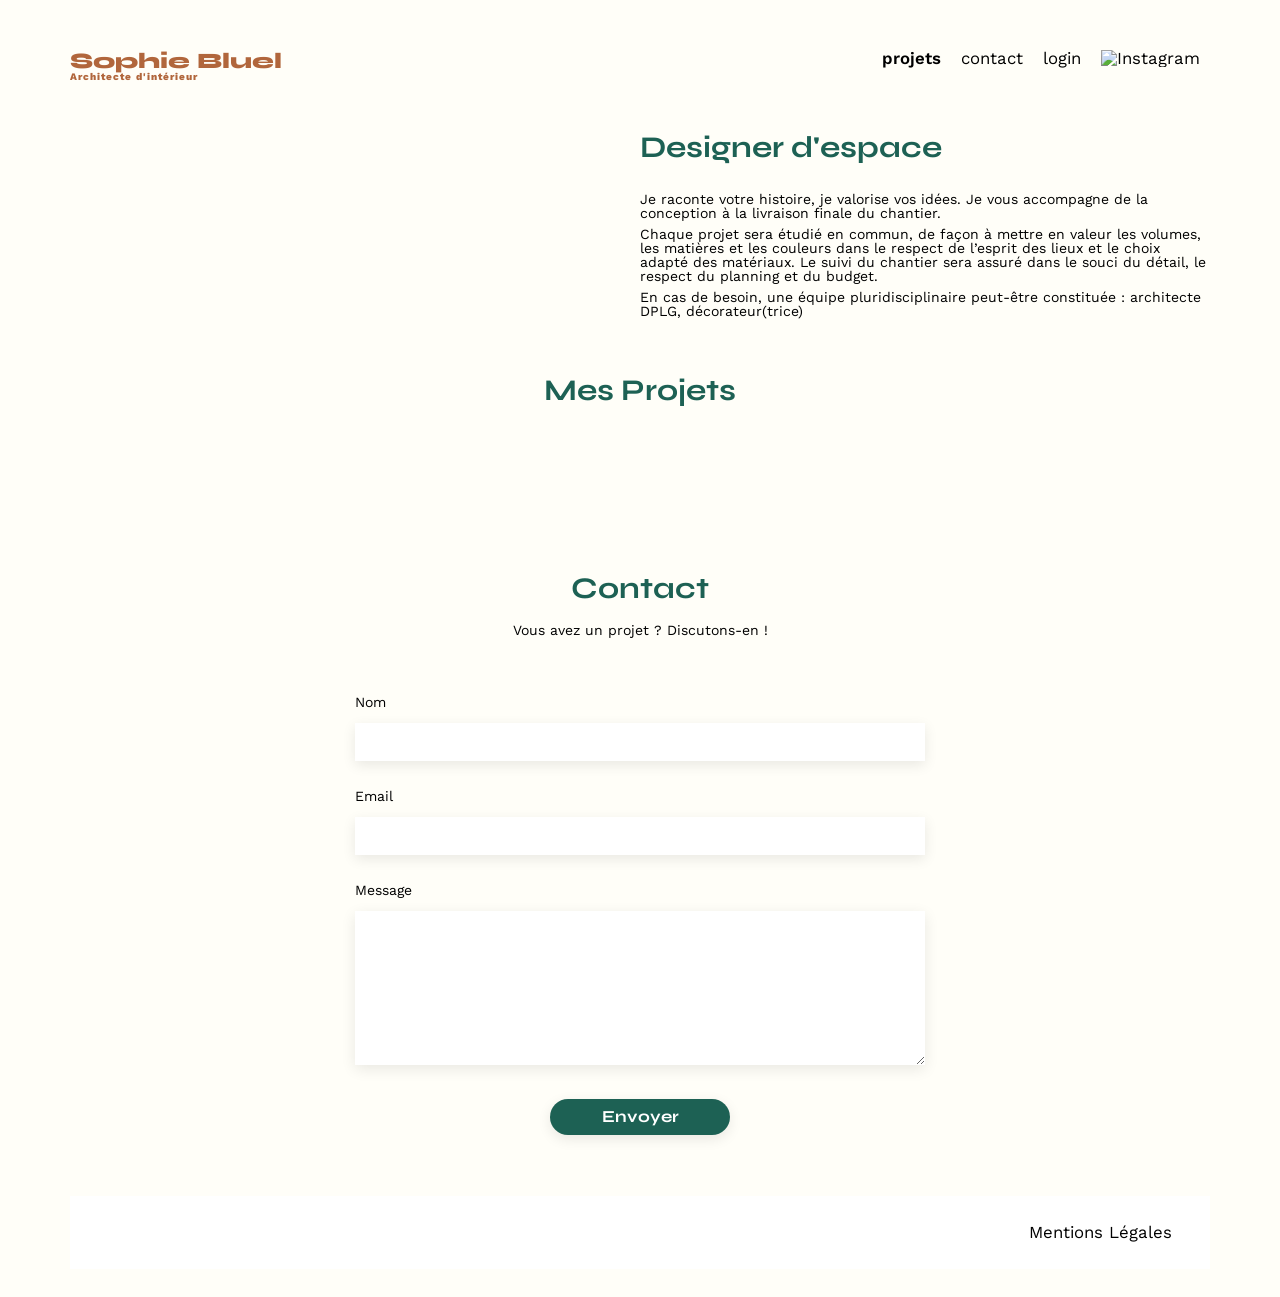
==== FrontEnd/index.html @ ba0139cb "ajout du delete, ajout du form, et css" ====
<!DOCTYPE html>
<html lang="fr">

<head>
	<meta charset="UTF-8">
	<title>Sophie Bluel - Architecte d'intérieur</title>
	<meta name="viewport" content="width=device-width, initial-scale=1.0">
	<link rel="preconnect" href="https://fonts.googleapis.com">
	<link rel="preconnect" href="https://fonts.gstatic.com" crossorigin>
	<link href="https://fonts.googleapis.com/css2?family=Syne:wght@700;800&family=Work+Sans&display=swap"
		rel="stylesheet">
	<link rel="stylesheet" href="https://cdnjs.cloudflare.com/ajax/libs/font-awesome/6.2.1/css/all.min.css"
		integrity="sha512-MV7K8+y+gLIBoVD59lQIYicR65iaqukzvf/nwasF0nqhPay5w/9lJmVM2hMDcnK1OnMGCdVK+iQrJ7lzPJQd1w=="
		crossorigin="anonymous" referrerpolicy="no-referrer" />
	<meta name="description" content="">
	<link rel="stylesheet" href="./assets/style.css">
	<script type="module" src="script.js" defer></script>
</head>

<body>
	<div class="bandeau-edit-mode edit-mode">
		<p><i class="fa-regular fa-pen-to-square"></i> <span>Mode édition</span></p>
	</div>
	<header>
		<h1>Sophie Bluel <span>Architecte d'intérieur</span></h1>
		<nav>
			<ul>
				<li class="page-active">projets</li>
				<li><a href="#" class="lien-nav">contact</a></li>
				<li><a href="login.html" class="lien-nav lien-nav-login">login</a></li>
				<li><img src="./assets/icons/instagram.png" alt="Instagram"></li>
			</ul>
		</nav>
	</header>
	<main>
		<section id="introduction">
			<figure>
				<img src="./assets/images/sophie-bluel.png" alt="">
			</figure>
			<article>
				<h2>Designer d'espace</h2>
				<p>Je raconte votre histoire, je valorise vos idées. Je vous accompagne de la conception à la livraison
					finale du chantier.</p>
				<p>Chaque projet sera étudié en commun, de façon à mettre en valeur les volumes, les matières et les
					couleurs dans le respect de l’esprit des lieux et le choix adapté des matériaux. Le suivi du
					chantier sera assuré dans le souci du détail, le respect du planning et du budget.</p>
				<p>En cas de besoin, une équipe pluridisciplinaire peut-être constituée : architecte DPLG,
					décorateur(trice)</p>
			</article>
		</section>
		<section id="portfolio">
			<div class="title-container">
				<h2>Mes Projets</h2>
				<div class="modifier edit-mode">
					<i class="fa-regular fa-pen-to-square"></i>
					<span>modifier</span>
				</div>
			</div>

			<div class="filters edit-mode open">

			</div>
			<div class="gallery">

			</div>
		</section>
		<section id="contact" class="form-base">
			<h2>Contact</h2>
			<p>Vous avez un projet ? Discutons-en !</p>
			<form action="#" method="post">
				<label for="name">Nom</label>
				<input type="text" name="name" id="name">
				<label for="email">Email</label>
				<input type="email" name="email" id="email">
				<label for="message">Message</label>
				<textarea name="message" id="message" cols="30" rows="10"></textarea>
				<input type="submit" class="submit" value="Envoyer">
			</form>
		</section>
	</main>

	<footer>
		<nav>
			<ul>
				<li>Mentions Légales</li>
			</ul>
		</nav>
	</footer>

	<!-- MODALE -->
	<div class="modal">
		<div class="modal-container">
			<button class="modal-return-btn parties-modal"> <i class="fa-xs fa-solid fa-arrow-left"></i></button>
			<button class="modal-close-btn">×</button>
			<div class="modal-galerie-photo parties-modal open">
				<h2 class="modal-title">Galerie photo</h2>
				<div class="modal-gallery">
				</div>
				<button class="modal-add-btn submit">
					Ajouter une photo
				</button>
			</div>
			<div class="modal-ajout-photo parties-modal">
				<h2 class="modal-title">Ajout photo</h2>
				<form class="modal-form">
					<div class="add-photo-container">

						<img class="preview-photo add-photo" src="" alt="Aperçu de la photo">
						<i class="fa-regular fa-image add-photo-icon add-photo open"></i>
						<label for="photo-input" class="add-photo-btn add-photo open">
							+ Ajouter photo
						</label>
						<input type="file" id="photo-input" accept="image/png, image/jpeg">
						<p class="add-photo open">jpg, png : 4mo max</p>
					</div>
					<label for="titre-work">Titre</label>
					<input type="text" name="titre-work" id="titre-work" class="input">
					<label for="categorie-select">Catégorie</label>
					<select id="categorie-select" name="categorie-select" class="input">

					</select>
				</form>
				<button class="modal-add-btn submit">
					Valider
				</button>
			</div>


		</div>
	</div>
</body>

</html>
---- FrontEnd/assets/style.css ----
/* http://meyerweb.com/eric/tools/css/reset/
   v2.0 | 20110126
   License: none (public domain)
*/

html,
body,
div,
span,
applet,
object,
iframe,
h1,
h2,
h3,
h4,
h5,
h6,
p,
blockquote,
pre,
a,
abbr,
acronym,
address,
big,
cite,
code,
del,
dfn,
em,
img,
ins,
kbd,
q,
s,
samp,
small,
strike,
strong,
sub,
sup,
tt,
var,
b,
u,
i,
center,
dl,
dt,
dd,
ol,
ul,
li,
fieldset,
form,
label,
legend,
table,
caption,
tbody,
tfoot,
thead,
tr,
th,
td,
article,
aside,
canvas,
details,
embed,
figure,
figcaption,
footer,
header,
hgroup,
menu,
nav,
output,
ruby,
section,
summary,
time,
mark,
audio,
video {
	margin: 0;
	padding: 0;
	border: 0;
	font-size: 100%;
	font: inherit;
	vertical-align: baseline;
}

/* HTML5 display-role reset for older browsers */
article,
aside,
details,
figcaption,
figure,
footer,
header,
hgroup,
menu,
nav,
section {
	display: block;
}

body {
	line-height: 1;
}

ol,
ul {
	list-style: none;
}

blockquote,
q {
	quotes: none;
}

blockquote:before,
blockquote:after,
q:before,
q:after {
	content: '';
	content: none;
}

table {
	border-collapse: collapse;
	border-spacing: 0;
}

/** end reset css**/
body {
	max-width: 1140px;
	margin: auto;
	font-family: 'Work Sans';
	font-size: 14px;
	background-color: #FFFEF8;
}


header {
	display: flex;
	justify-content: space-between;
	margin: 50px 0
}

section {
	margin: 50px 0
}

h1 {
	display: flex;
	flex-direction: column;
	font-family: 'Syne';
	font-size: 22px;
	font-weight: 800;
	color: #B1663C
}

h1>span {
	font-family: 'Work Sans';
	font-size: 10px;
	letter-spacing: 0.1em;
	;
}

h2 {
	font-family: 'Syne';
	font-weight: 700;
	font-size: 30px;
	color: #1D6154
}

nav ul {
	display: flex;
	align-items: center;
	list-style-type: none;

}

nav li {
	padding: 0 10px;
	font-size: 1.2em;
}

.lien-nav {
	text-decoration: none;
	color: #000;
}

.lien-nav:hover {
	color: #B1663C;
}

.page-active {
	color: #000;
	font-weight: 600;

}

#introduction {
	display: flex;
	align-items: center;
}

#introduction figure {
	flex: 1
}

#introduction img {
	display: block;
	margin: auto;
	width: 80%;
}

#introduction article {
	flex: 1
}

#introduction h2 {
	margin-bottom: 1em;
}

#introduction p {
	margin-bottom: 0.5em;
}


.title-container {
	position: relative;
	display: flex;
	justify-content: center;
	align-items: center;
	margin-bottom: 40px;
}

.modifier {
	position: absolute;
	left: calc(50% + 120px);
	align-items: center;
	gap: 10px;
	cursor: pointer;
}

.filters {
	display: flex;
	justify-content: center;
	gap: 10px;
	height: 38px;
	margin-bottom: 40px;

}

.btn-filter {
	display: block;
	font-family: 'Syne';
	color: #1D6154;
	background-color: white;
	text-align: center;
	font-size: 16px;
	border: 1px solid #1D6154;
	border-radius: 60px;
	padding: 0 10px;
}

.active-filter {
	color: white;
	background-color: #1D6154;
}

.filters button:hover {
	color: white;
	background-color: #1D6154;
}

.gallery {
	width: 100%;
	display: grid;
	grid-template-columns: 1fr 1fr 1fr;
	grid-column-gap: 20px;
	grid-row-gap: 20px;
}

.gallery img {
	width: 100%;

}

#contact {
	width: 50%;
	margin: auto;
}

.login {
	width: 380px;
	height: 600px;
	padding-top: 60px;
	margin: auto;
}

.form-base>* {
	text-align: center;

}

.form-base h2 {
	margin-bottom: 20px;
}

.form-base form {
	text-align: left;
	margin-top: 30px;
	display: flex;
	flex-direction: column;
}

.form-base span {
	color: red;
	text-align: center;
	margin-bottom: 20px;
}


.form-base input,
.submit {
	height: 36px;
	font-size: 1.2em;
	border: none;
	box-shadow: 0px 4px 14px rgba(0, 0, 0, 0.09);
}

.form-base label {
	margin: 2em 0 1em 0;
}

.form-base textarea {
	border: none;
	box-shadow: 0px 4px 14px rgba(0, 0, 0, 0.09);
}

.submit {
	font-family: 'Syne';
	font-weight: 700;
	color: white;
	background-color: #1D6154;
	margin: 2em auto;
	width: 180px;
	text-align: center;
	border-radius: 60px;
}


.submit:hover {
	background-color: #0E2F28;
}

.login a {
	color: #000;
}

footer {

	background-color: #FFFFFF;
}

footer nav ul {
	display: flex;
	justify-content: flex-end;
	padding: 2em 0;
	margin: 2em
}

/* Affichage connecté */

.bandeau-edit-mode {
	background-color: #000;
	color: white;
	height: 59px;
	display: flex;
	justify-content: center;
	align-items: center;
}

.edit-mode {
	display: none;
}

.edit-mode.open {
	display: flex;
}

/*   MODALE    */

.modal {
	display: none;
	position: fixed;
	top: 0;
	left: 0;
	width: 100%;
	height: 100%;
	background-color: rgba(0, 0, 0, 0.3);

	justify-content: center;
	align-items: center;

	z-index: 1000;
}

.modal.open {
	display: flex;
}

.modal-container {
	position: relative;

	width: 630px;
	min-height: 680px;

	background-color: white;
	border-radius: 10px;

	padding: 30px;
}

.modal-return-btn {
	display: none;
	position: absolute;
	top: 25px;
	left: 25px;

	border: none;
	background: none;

	font-size: 24px;
	cursor: pointer;
}

.modal-return-btn.open {
	display: initial;
}

.modal-close-btn {
	position: absolute;
	top: 25px;
	right: 25px;

	border: none;
	background: none;

	font-size: 24px;
	cursor: pointer;
}

.modal-galerie-photo {
	display: none;
}

.modal-title {
	text-align: center;
	margin-top: 30px;
	color: #000;
	font-family: work sans;
	font-weight: 400;
}

.modal-gallery {
	display: grid;
	grid-template-columns: repeat(5, 1fr);
	gap: 10px;
	margin: 40px 80px;
	padding-bottom: 50px;
	border-bottom: 1px solid #B3B3B3;
}

.modal-gallery figure {
	position: relative;
	margin: 10px 0;
}

.modal-gallery img {

	width: 100%;
	display: block;
	object-fit: cover;

}

.delete-btn {
	position: absolute;
	top: 5px;
	right: 5px;
	display: flex;
	justify-content: center;
	align-items: center;
	width: 17px;
	height: 17px;
	padding: 0;
	background-color: black;
	color: white;
	border: none;
	border-radius: 2px;
	cursor: pointer;
}

.modal-ajout-photo {
	display: none
}

.modal-add-btn {
	display: block;
	width: 237px;
	font-size: 14px
}

.modal-form {
	text-align: left;
	display: flex;
	flex-direction: column;
	gap: 10px;
	margin: 40px 80px;
	padding-bottom: 50px;
	border-bottom: 1px solid #B3B3B3;
}

.add-photo-container {
	background-color: #e8f1f6;
	height: 200px;
	display: flex;
	flex-direction: column;
	justify-content: center;
	align-items: center;
	gap: 10px;
	border-radius: 3px;
}

.add-photo-icon {
	font-size: 70px;
	color: #b9c5cc;
}

.add-photo-btn {
	background-color: #cbd6dc;
	color: #306685;
	padding: 10px 35px;
	border-radius: 50px;
	cursor: pointer;
	margin: 0;
}


.preview-photo {
	display: none;
	height: 200px;
	position: absolute;
}

#photo-input {
	display: none;
}

.modal-form .input {
	height: 36px;
	font-size: 1.2em;
	border: none;
	box-shadow: 0px 4px 14px rgba(0, 0, 0, 0.09);
}

.parties-modal.open {
	display: initial;
}

.add-photo {
	display: none;
}

.add-photo.open {
	display: initial;
}
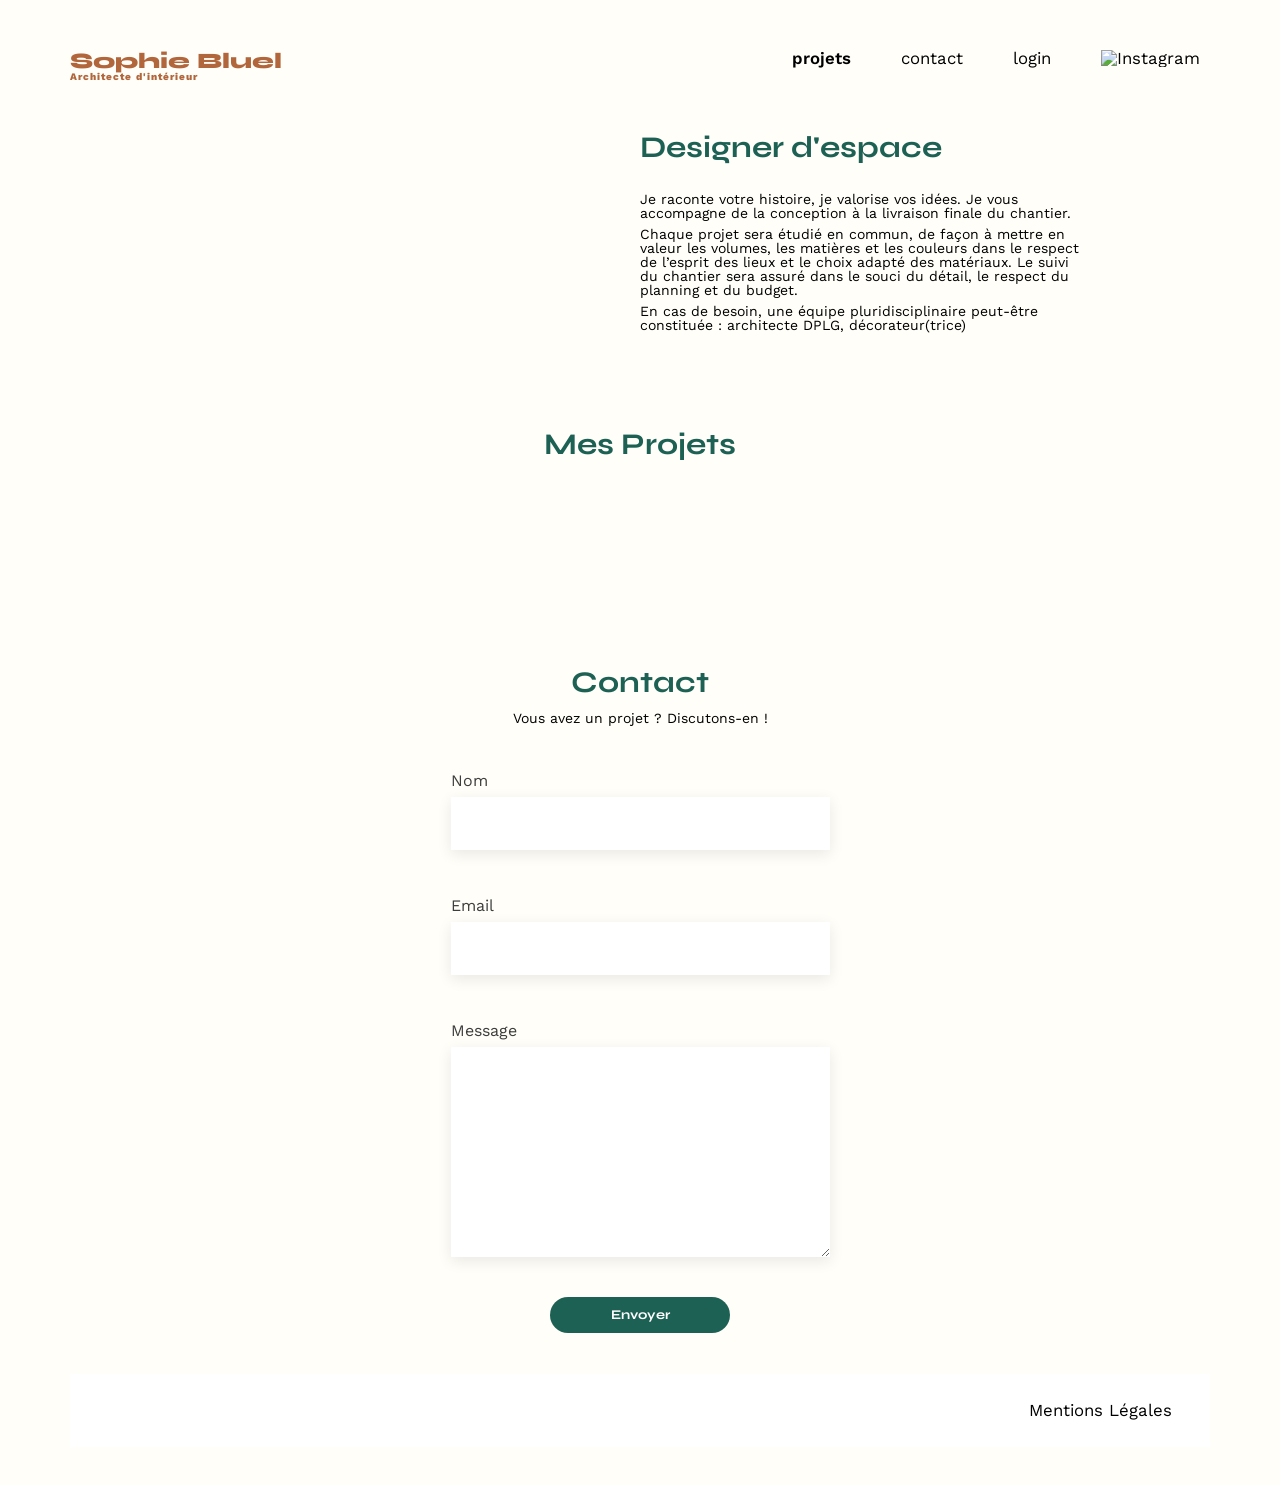
==== commit 7e2eeb59: "Amélioration du css" ====
--- a/FrontEnd/index.html
+++ b/FrontEnd/index.html
@@ -18,7 +18,7 @@
 </head>
 
 <body>
-	<div class="bandeau-edit-mode edit-mode">
+	<div class="edit-mode-banner js-edit-mode">
 		<p><i class="fa-regular fa-pen-to-square"></i> <span>Mode édition</span></p>
 	</div>
 	<header>
@@ -27,7 +27,7 @@
 			<ul>
 				<li class="page-active">projets</li>
 				<li><a href="#" class="lien-nav">contact</a></li>
-				<li><a href="login.html" class="lien-nav lien-nav-login">login</a></li>
+				<li><a href="login.html" class="lien-nav nav-login">login</a></li>
 				<li><img src="./assets/icons/instagram.png" alt="Instagram"></li>
 			</ul>
 		</nav>
@@ -48,23 +48,23 @@
 					décorateur(trice)</p>
 			</article>
 		</section>
-		<section id="portfolio">
-			<div class="title-container">
+		<section id="projets">
+			<div class="projets-header">
 				<h2>Mes Projets</h2>
-				<div class="modifier edit-mode">
+				<div class="projects-edit js-edit-mode">
 					<i class="fa-regular fa-pen-to-square"></i>
 					<span>modifier</span>
 				</div>
 			</div>
 
-			<div class="filters edit-mode open">
-
+			<div class="filters js-edit-mode open">
+				<!-- Filtres générées en JavaScript  -->
 			</div>
 			<div class="gallery">
-
+				<!-- Figures des projets générées en JavaScript  -->
 			</div>
 		</section>
-		<section id="contact" class="form-base">
+		<section id="contact">
 			<h2>Contact</h2>
 			<p>Vous avez un projet ? Discutons-en !</p>
 			<form action="#" method="post">
@@ -74,7 +74,7 @@
 				<input type="email" name="email" id="email">
 				<label for="message">Message</label>
 				<textarea name="message" id="message" cols="30" rows="10"></textarea>
-				<input type="submit" class="submit" value="Envoyer">
+				<button class="form-btn">Envoyer</button>
 			</form>
 		</section>
 	</main>
@@ -88,46 +88,64 @@
 	</footer>
 
 	<!-- MODALE -->
-	<div class="modal">
+	<dialog class="modal js-modal">
 		<div class="modal-container">
-			<button class="modal-return-btn parties-modal"> <i class="fa-xs fa-solid fa-arrow-left"></i></button>
-			<button class="modal-close-btn">×</button>
-			<div class="modal-galerie-photo parties-modal open">
+
+
+			<div class="modal-nav">
+				<button class="modal-nav-return js-form-modal"> <i class="fa-xs fa-solid fa-arrow-left"></i></button>
+				<button class="modal-nav-close">×</button>
+			</div>
+
+
+			<section class="modal-gallery-view js-gallery-modal open">
 				<h2 class="modal-title">Galerie photo</h2>
 				<div class="modal-gallery">
 				</div>
-				<button class="modal-add-btn submit">
+				<button class="modal-add-btn modal-button">
 					Ajouter une photo
 				</button>
-			</div>
-			<div class="modal-ajout-photo parties-modal">
-				<h2 class="modal-title">Ajout photo</h2>
-				<form class="modal-form">
-					<div class="add-photo-container">
-
-						<img class="preview-photo add-photo" src="" alt="Aperçu de la photo">
-						<i class="fa-regular fa-image add-photo-icon add-photo open"></i>
-						<label for="photo-input" class="add-photo-btn add-photo open">
-							+ Ajouter photo
-						</label>
-						<input type="file" id="photo-input" accept="image/png, image/jpeg">
-						<p class="add-photo open">jpg, png : 4mo max</p>
-					</div>
-					<label for="titre-work">Titre</label>
-					<input type="text" name="titre-work" id="titre-work" class="input">
-					<label for="categorie-select">Catégorie</label>
-					<select id="categorie-select" name="categorie-select" class="input">
-
-					</select>
-				</form>
-				<button class="modal-add-btn submit">
-					Valider
-				</button>
-			</div>
+			</section>
 
 
+			<section class="modal-form-view js-form-modal">
+
+				<h2 class="modal-title">Ajout photo</h2>
+
+				<form class="modal-form">
+
+					<div class="add-photo-container ">
+						<div class="preview-container js-preview-container">
+							<div type="button" class="delete-photo-btn">×</div>
+							<img class="photo-preview" src="" alt="Aperçu de la photo">
+						</div>
+						<div class="photo-upload  js-add-photo open">
+							<i class="fa-regular fa-image add-photo-icon"></i>
+							<label for="photo-input" class="add-photo-label">
+								+ Ajouter photo
+							</label>
+							<input type="file" id="photo-input" accept="image/png, image/jpeg">
+							<p>jpg, png : 4mo max</p>
+						</div>
+						<span class="span-error-size"></span>
+					</div>
+					<div class="title-and-category-container">
+						<label for="title-work">Titre</label>
+						<input type="text" name="title-work" id="title-work" class="input">
+						<label for="category-select">Catégorie</label>
+						<select id="category-select" name="category-select" class="input">
+							<!-- Catégories générées en JavaScript -->
+						</select>
+					</div>
+
+					<button class="form-submit-btn modal-button ">
+						Valider
+					</button>
+				</form>
+			</section>
+			<span class="modal-message"></span>
 		</div>
-	</div>
+	</dialog>
 </body>
 
 </html>
--- a/FrontEnd/assets/style.css
+++ b/FrontEnd/assets/style.css
@@ -143,6 +143,9 @@
 	background-color: #FFFEF8;
 }
 
+main {
+	margin: 0 50px;
+}
 
 header {
 	display: flex;
@@ -151,7 +154,7 @@
 }
 
 section {
-	margin: 50px 0
+	margin: 50px 0;
 }
 
 h1 {
@@ -163,6 +166,7 @@
 	color: #B1663C
 }
 
+/* titre */
 h1>span {
 	font-family: 'Work Sans';
 	font-size: 10px;
@@ -174,13 +178,16 @@
 	font-family: 'Syne';
 	font-weight: 700;
 	font-size: 30px;
-	color: #1D6154
-}
-
+	color: #1D6154;
+	text-align: center;
+}
+
+/* nav */
 nav ul {
 	display: flex;
 	align-items: center;
 	list-style-type: none;
+	gap: 30px;
 
 }
 
@@ -189,6 +196,10 @@
 	font-size: 1.2em;
 }
 
+nav img {
+	width: 20px;
+}
+
 .lien-nav {
 	text-decoration: none;
 	color: #000;
@@ -204,6 +215,7 @@
 
 }
 
+/* section intro */
 #introduction {
 	display: flex;
 	align-items: center;
@@ -220,27 +232,31 @@
 }
 
 #introduction article {
-	flex: 1
+	flex: 1;
 }
 
 #introduction h2 {
 	margin-bottom: 1em;
+	text-align: start;
 }
 
 #introduction p {
 	margin-bottom: 0.5em;
-}
-
-
-.title-container {
+	padding-right: 15%;
+}
+
+/* section projets */
+/******Projets header  */
+.projets-header {
 	position: relative;
 	display: flex;
 	justify-content: center;
 	align-items: center;
 	margin-bottom: 40px;
-}
-
-.modifier {
+	padding-top: 40px;
+}
+
+.projects-edit {
 	position: absolute;
 	left: calc(50% + 120px);
 	align-items: center;
@@ -253,7 +269,6 @@
 	justify-content: center;
 	gap: 10px;
 	height: 38px;
-	margin-bottom: 40px;
 
 }
 
@@ -269,7 +284,7 @@
 	padding: 0 10px;
 }
 
-.active-filter {
+.js-active-filter {
 	color: white;
 	background-color: #1D6154;
 }
@@ -279,93 +294,107 @@
 	background-color: #1D6154;
 }
 
+/****** Gallery  */
 .gallery {
 	width: 100%;
 	display: grid;
 	grid-template-columns: 1fr 1fr 1fr;
 	grid-column-gap: 20px;
-	grid-row-gap: 20px;
+	grid-row-gap: 40px;
+	padding: 40px;
+	box-sizing: border-box;
+}
+
+.gallery figcaption {
+	margin-top: 5px;
+
 }
 
 .gallery img {
 	width: 100%;
-
-}
-
+	height: 100%;
+	object-fit: cover;
+
+}
+
+/* section Contact */
 #contact {
-	width: 50%;
+	width: 379px;
 	margin: auto;
 }
 
-.login {
-	width: 380px;
-	height: 600px;
-	padding-top: 60px;
-	margin: auto;
-}
-
-.form-base>* {
-	text-align: center;
-
-}
-
-.form-base h2 {
+#contact p {
+	text-align: center;
+	margin-top: 14px;
+}
+
+/* Formulaire */
+
+form {
+	text-align: left;
+	display: flex;
+	flex-direction: column;
+}
+
+form h2 {
 	margin-bottom: 20px;
 }
 
-.form-base form {
-	text-align: left;
-	margin-top: 30px;
-	display: flex;
-	flex-direction: column;
-}
-
-.form-base span {
-	color: red;
-	text-align: center;
-	margin-bottom: 20px;
-}
-
-
-.form-base input,
-.submit {
-	height: 36px;
-	font-size: 1.2em;
+
+
+form input,
+form select {
+	font-family: Work Sans;
+	color: #444444;
+	height: 51px;
+	font-size: 14px;
 	border: none;
 	box-shadow: 0px 4px 14px rgba(0, 0, 0, 0.09);
-}
-
-.form-base label {
-	margin: 2em 0 1em 0;
-}
-
-.form-base textarea {
+	padding-left: 10px;
+}
+
+form label {
+	color: #3D3D3D;
+	margin: 3em 0 0.5em 0;
+	font-size: medium;
+
+}
+
+form textarea {
+	font-size: 1.2em;
+	padding: 10px;
 	border: none;
 	box-shadow: 0px 4px 14px rgba(0, 0, 0, 0.09);
 }
 
-.submit {
+form button,
+.modal-button {
 	font-family: 'Syne';
 	font-weight: 700;
 	color: white;
 	background-color: #1D6154;
-	margin: 2em auto;
+	margin: 3em auto 1em auto;
 	width: 180px;
+	height: 36px;
 	text-align: center;
 	border-radius: 60px;
-}
-
-
-.submit:hover {
+	border: none;
+}
+
+form button:hover {
 	background-color: #0E2F28;
 }
 
-.login a {
-	color: #000;
-}
-
+form span {
+	color: red;
+	text-align: center;
+	margin: 10px 0;
+	font-size: 16px;
+}
+
+
+/* footer */
 footer {
-
 	background-color: #FFFFFF;
 }
 
@@ -376,29 +405,9 @@
 	margin: 2em
 }
 
-/* Affichage connecté */
-
-.bandeau-edit-mode {
-	background-color: #000;
-	color: white;
-	height: 59px;
-	display: flex;
-	justify-content: center;
-	align-items: center;
-}
-
-.edit-mode {
-	display: none;
-}
-
-.edit-mode.open {
-	display: flex;
-}
-
 /*   MODALE    */
 
 .modal {
-	display: none;
 	position: fixed;
 	top: 0;
 	left: 0;
@@ -412,68 +421,63 @@
 	z-index: 1000;
 }
 
-.modal.open {
-	display: flex;
-}
 
 .modal-container {
-	position: relative;
-
 	width: 630px;
 	min-height: 680px;
-
 	background-color: white;
 	border-radius: 10px;
-
-	padding: 30px;
-}
-
-.modal-return-btn {
-	display: none;
+	padding: 20px;
+	text-align: center;
+}
+
+.modal-nav {
+	position: relative;
+}
+
+.modal-nav button {
 	position: absolute;
-	top: 25px;
-	left: 25px;
-
+	justify-content: center;
+	align-items: center;
+	width: 24px;
+	height: 24px;
+	background-color: white;
+	color: black;
 	border: none;
-	background: none;
-
-	font-size: 24px;
+	border-radius: 2px;
 	cursor: pointer;
-}
-
-.modal-return-btn.open {
-	display: initial;
-}
-
-.modal-close-btn {
-	position: absolute;
-	top: 25px;
-	right: 25px;
-
-	border: none;
-	background: none;
-
-	font-size: 24px;
-	cursor: pointer;
-}
-
-.modal-galerie-photo {
-	display: none;
+	font-size: 36px;
+}
+
+.modal-nav-close {
+	display: flex;
+	top: 5px;
+	right: 5px;
+}
+
+.modal-nav-return {
+	top: 5px;
+	left: 5px;
 }
 
 .modal-title {
-	text-align: center;
-	margin-top: 30px;
 	color: #000;
 	font-family: work sans;
 	font-weight: 400;
+	margin-top: 30px;
+	margin-bottom: 40px;
+}
+
+.modal-container section {
+	flex-direction: column;
+	margin: 0 80px;
+
 }
 
 .modal-gallery {
 	display: grid;
 	grid-template-columns: repeat(5, 1fr);
 	gap: 10px;
-	margin: 40px 80px;
 	padding-bottom: 50px;
 	border-bottom: 1px solid #B3B3B3;
 }
@@ -481,17 +485,17 @@
 .modal-gallery figure {
 	position: relative;
 	margin: 10px 0;
+	height: 120px
 }
 
 .modal-gallery img {
-
 	width: 100%;
-	display: block;
+	height: 100%;
 	object-fit: cover;
 
 }
 
-.delete-btn {
+.trash-btn {
 	position: absolute;
 	top: 5px;
 	right: 5px;
@@ -508,25 +512,13 @@
 	cursor: pointer;
 }
 
-.modal-ajout-photo {
-	display: none
-}
-
-.modal-add-btn {
-	display: block;
-	width: 237px;
-	font-size: 14px
-}
 
 .modal-form {
-	text-align: left;
 	display: flex;
 	flex-direction: column;
-	gap: 10px;
-	margin: 40px 80px;
-	padding-bottom: 50px;
-	border-bottom: 1px solid #B3B3B3;
-}
+
+}
+
 
 .add-photo-container {
 	background-color: #e8f1f6;
@@ -535,8 +527,15 @@
 	flex-direction: column;
 	justify-content: center;
 	align-items: center;
+	border-radius: 3px;
+}
+
+.photo-upload {
+	display: flex;
+	flex-direction: column;
+	justify-content: center;
+	align-items: center;
 	gap: 10px;
-	border-radius: 3px;
 }
 
 .add-photo-icon {
@@ -544,7 +543,7 @@
 	color: #b9c5cc;
 }
 
-.add-photo-btn {
+.add-photo-label {
 	background-color: #cbd6dc;
 	color: #306685;
 	padding: 10px 35px;
@@ -553,32 +552,104 @@
 	margin: 0;
 }
 
-
-.preview-photo {
-	display: none;
-	height: 200px;
-	position: absolute;
-}
-
 #photo-input {
 	display: none;
 }
 
-.modal-form .input {
-	height: 36px;
-	font-size: 1.2em;
+
+.preview-container {
+	position: absolute;
+}
+
+.photo-preview {
+	height: 200px;
+	object-fit: cover;
+}
+
+.delete-photo-btn {
+	position: absolute;
+	top: 5px;
+	right: 5px;
 	border: none;
-	box-shadow: 0px 4px 14px rgba(0, 0, 0, 0.09);
-}
-
-.parties-modal.open {
-	display: initial;
-}
-
-.add-photo {
+	background: #000;
+	color: #FFFFFF;
+	width: 20px;
+	height: 20px;
+	font-size: 20px;
+	text-align: center;
+	cursor: pointer;
+}
+
+.title-and-category-container {
+	display: flex;
+	flex-direction: column;
+	border-bottom: 1px solid #B3B3B3;
+	padding-bottom: 3em;
+}
+
+
+.modal-button {
+	width: 237px;
+}
+
+form button:disabled {
+	background-color: #A7A7A7;
+	color: white;
+	opacity: 0.6;
+	cursor: default;
+}
+
+.modal-message {
+	font-size: 20px;
+	color: #1D6154;
+}
+
+
+
+/* LOGIN */
+
+.login {
+	width: 380px;
+	height: 600px;
+	padding-top: 60px;
+	margin: auto;
+}
+
+.login p {
+	text-align: center;
+	margin: 1em;
+}
+
+.login a {
+	color: #000;
+}
+
+/* Affichage connecté */
+
+.edit-mode-banner {
+	background-color: #000;
+	color: white;
+	height: 59px;
+	display: flex;
+	justify-content: center;
+	align-items: center;
+}
+
+/* Utiliser en JS */
+.js-modal,
+.js-edit-mode,
+.js-form-modal,
+.js-gallery-modal,
+.js-add-photo,
+.js-preview-container {
 	display: none;
 }
 
-.add-photo.open {
-	display: initial;
+.js-modal.open,
+.js-edit-mode.open,
+.js-form-modal.open,
+.js-gallery-modal.open,
+.js-add-photo.open,
+.js-preview-container.open {
+	display: flex;
 }
